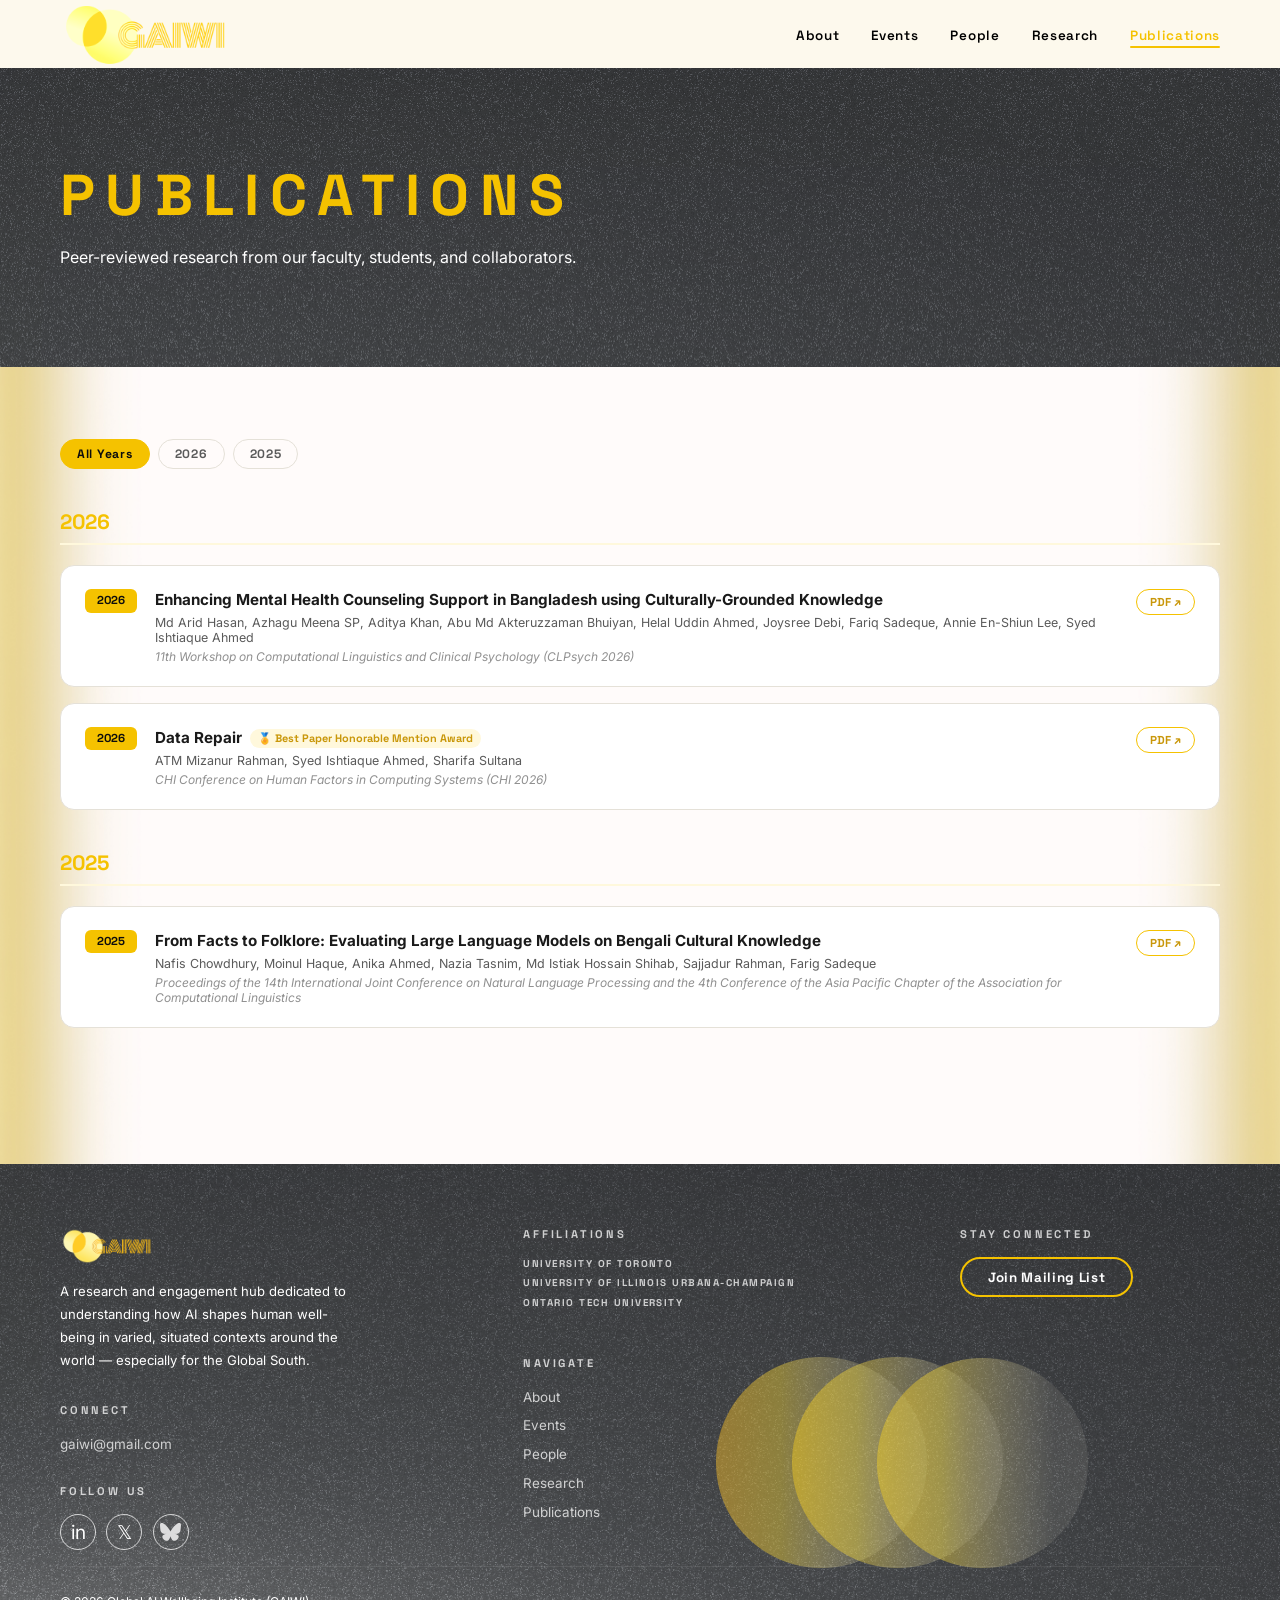
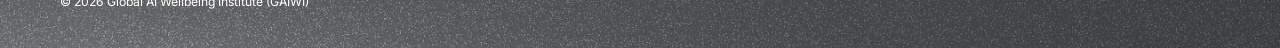
==== publications.html @ deda4d3d "first commit" ====
<!DOCTYPE html>
<html lang="en">
<head>
  <meta charset="UTF-8">
  <meta name="viewport" content="width=device-width, initial-scale=1.0">
  <title>Publications — GAIWI</title>
  <meta name="description" content="Peer-reviewed research publications from the Global AI Wellbeing Institute.">
  <link rel="icon" type="image/png" href="./images/design_up/Favicon.png">
  <link rel="preconnect" href="https://fonts.googleapis.com">
  <link rel="preconnect" href="https://fonts.gstatic.com" crossorigin>
  <link href="https://fonts.googleapis.com/css2?family=Space+Grotesk:wght@400;600;700;800&family=Inter:wght@400;500;600&display=swap" rel="stylesheet">
  <link rel="stylesheet" href="./css/style.css">
  <style>
    /*.page-hero-bg       { background-image: url('../banner.png') !important; }*/
    /*#site-footer::before { background-image: url('../Background.jpg') !important; }*/
    #publications-page { padding-top: 72px; padding-bottom: 96px; }
  </style>
</head>
<body class="full_page">

  <nav id="site-nav"></nav>

  <section id="page-hero">
    <div class="page-hero-bg"></div>
    <div class="container">
      <h1><span>Publications</span></h1>
      <p>Peer-reviewed research from our faculty, students, and collaborators.</p>
    </div>
  </section>

  <section id="publications-page">
    <div class="container">
      <div class="pub-filter-bar" id="filter-bar"></div>
      <div id="pub-groups"></div>
    </div>
  </section>

  <footer id="site-footer"></footer>

  <script src="./js/data.js"></script>
  <script src="js/news.js"></script>
  <script src="./js/components.js"></script>
  <script>
    renderNav('Publications', '');
    renderFooter('');

    const pubs = GAIWI_DATA.publications;

    // Group by year
    const byYear = {};
    pubs.forEach(p => {
      if (!byYear[p.year]) byYear[p.year] = [];
      byYear[p.year].push(p);
    });
    const years = Object.keys(byYear).sort((a, b) => b - a);

    // Filter buttons
    const bar = document.getElementById('filter-bar');
    bar.innerHTML =
      `<button class="filter-btn active" data-year="all">All Years</button>` +
      years.map(y => `<button class="filter-btn" data-year="${y}">${y}</button>`).join('');

    // Year groups
    document.getElementById('pub-groups').innerHTML = years.map(y => `
      <div class="pub-year-group" data-year="${y}">
        <div class="pub-year-group-label">${y}</div>
        <div class="pub-list">${byYear[y].map(pubItemHTML).join('')}</div>
      </div>
    `).join('');

    // Filter logic
    bar.addEventListener('click', e => {
      const btn = e.target.closest('.filter-btn');
      if (!btn) return;
      bar.querySelectorAll('.filter-btn').forEach(b => b.classList.remove('active'));
      btn.classList.add('active');
      const sel = btn.dataset.year;
      document.querySelectorAll('.pub-year-group').forEach(g => {
        g.dataset.hidden = (sel !== 'all' && g.dataset.year !== sel) ? 'true' : 'false';
      });
    });
  </script>

</body>
</html>
---- css/style.css ----
/* ============================================================
   GAIWI — Shared Styles
   Design tokens live at the top. Edit only tokens for rebranding.
   ============================================================ */

/* ── TOKENS ─────────────────────────────────────────────── */
:root {
  --gold:       #F5C200;
  --gold-dim:   #C9970A;
  --gold-pale:  #FFF8DC;
  --black:      #0D0D0D;
  --dark:       #161616;
  --dark-card:  #222222;
  --mid:        #3A3A3A;
  --light-bg:   #F9F7F2;
  --white:      #FFFFFF;
  --text:       #1A1A1A;
  --text-muted: #5A5A5A;
  --text-light: #909090;
  --border:     #E5E1D8;

  --radius-sm:  6px;
  --radius-md:  14px;
  --radius-lg:  24px;

  --font-display: 'Space Grotesk', sans-serif;
  --font-body:    'Inter', sans-serif;

  --max-w: 1160px;
  --section-gap: 96px;
}

/* ── RESET ───────────────────────────────────────────────── */
*, *::before, *::after { box-sizing: border-box; margin: 0; padding: 0; }
html { scroll-behavior: smooth; }
body {
  font-family: var(--font-body);
  color: var(--text);
  background: var(--white);
  -webkit-font-smoothing: antialiased;
}
.full_page{
    content: '';
    position: absolute;
    inset: 0;
    background-image: url('../images/design_up/Background.jpg');
    background-size: cover;
    background-position: center top;
    /*opacity: 0.12;*/
    z-index: 0;
}
img { display: block; max-width: 100%; }
a { color: inherit; text-decoration: none; }

/* ── TYPOGRAPHY ──────────────────────────────────────────── */
h1, h2, h3, h4, h5 { font-family: var(--font-display); font-weight: 700; line-height: 1.15; }
p { line-height: 1.75; }

.section-eyebrow {
  font-family: var(--font-display);
  font-size: 0.7rem;
  font-weight: 700;
  letter-spacing: 0.2em;
  text-transform: uppercase;
  color: var(--gold-dim);
  margin-bottom: 0.5rem;
}
.section-title {
  font-size: clamp(1.65rem, 3vw, 2.3rem);
  font-weight: 700;
  color: var(--text);
}

/* ── LAYOUT ──────────────────────────────────────────────── */
.container {
  width: 92%;
  max-width: var(--max-w);
  margin-inline: auto;
}
section { padding: var(--section-gap) 0; }
.section-header { margin-bottom: 3rem; }

/* ── NAV ─────────────────────────────────────────────────── */
#site-nav {
    /*background-color: #FFEDc3;*/
    /*background: linear-gradient(*/
    /*        to right,*/
    /*        rgba(251,247,232,0.88) 0%,*/
    /*        #FFEDc3 45%,*/
    /*        rgba(252,243,222, 0.99) 100%*/
    /*);*/
    background: linear-gradient(
            to top,
            #FDF9ED 100%,
            #FFF3CA 100%
    );
  position: fixed;
  top: 0; left: 0; right: 0;
  z-index: 200;
  transition: background 0.35s, backdrop-filter 0.35s, box-shadow 0.35s;
}

#site-nav.scrolled {
    background-color: #FFEDc3;
  /*background: rgba(252,243,223,1);*/
  backdrop-filter: blur(12px);
  -webkit-backdrop-filter: blur(12px);
  box-shadow: 0 1px 0 rgba(245,194,0,0.18);
}
.nav-inner {
  display: flex;
  align-items: center;
  justify-content: space-between;
  height: 68px;
}
.nav-logo {
  display: flex;
  align-items: center;
  flex-shrink: 0;
}
.nav-logo img {
  height: 65px;
  width: auto;
  /* logo PNG has black bg — mix-blend-mode makes black transparent */
  /*mix-blend-mode: screen;*/
  filter: brightness(1.15);
}
.nav-links {
  display: flex;
  list-style: none;
  gap: 2rem;
  align-items: center;
}
.nav-links a {
  font-family: var(--font-display);
  font-size: 0.84rem;
  font-weight: 600;
  letter-spacing: 0.05em;
  color: black;
  transition: color 0.2s;
  position: relative;
}
.nav-links a::after {
  content: '';
  position: absolute;
  left: 0; right: 0; bottom: -4px;
  height: 2px;
  background: var(--gold);
  border-radius: 2px;
  transform: scaleX(0);
  transition: transform 0.2s;
}
.nav-links a:hover { color: var(--gold); }
.nav-links a:hover::after,
.nav-links a.active::after { transform: scaleX(1); }
.nav-links a.active { color: var(--gold); }

/* Burger */
.nav-burger {
  display: none;
  flex-direction: column;
  gap: 5px;
  cursor: pointer;
  padding: 6px;
  background: none;
  border: none;
}
.nav-burger span {
  display: block;
  width: 24px; height: 2px;
  background: var(--white);
  border-radius: 2px;
  transition: 0.3s;
}

@media (max-width: 720px) {
  .nav-burger { display: flex; }
  .nav-links {
    position: fixed;
    top: 68px; left: 0; right: 0;
    background: rgba(13,13,13,0.98);
    flex-direction: column;
    gap: 0;
    padding: 0.5rem 0 1.5rem;
    transform: translateY(-120%);
    transition: transform 0.3s;
    backdrop-filter: blur(12px);
  }
  .nav-links.open { transform: translateY(0); }
  .nav-links a { display: block; padding: 0.9rem 1.5rem; font-size: 1rem; }
  .nav-links a::after { display: none; }
}

/* ── HERO ─────────────────────────────────────────────────── */
#hero {
    min-height: 80vh;
    position: relative;
    display: flex;
    align-items: center;
    overflow: hidden;
    padding: 100px 0 80px;   /* top padding clears the fixed nav */
    margin-top: 68px;
}

.hero-bg {
    position: absolute;
    inset: 0;
    background-image: url('../images/design_up/banner-hover.png');   /* path is relative to the CSS/HTML file */
    background-size: cover;
    background-position: center right;
    z-index: 0;
}

/* Dark gradient overlay so hero text stays readable over the photo */
.hero-bg::after {
    content: '';
    position: absolute;
    inset: 0;
    /*background: linear-gradient(*/
    /*        to right,*/
    /*        rgba(13,13,13,0.88) 0%,*/
    /*        rgba(13,13,13,0.70) 45%,*/
    /*        rgba(13,13,13,0.15) 100%*/
    /*);*/
}

.hero-content {
  position: relative;
  z-index: 2;
  max-width: 780px;
}

/* The gaiwi_title.png wordmark image */
.hero-title-img {
  width: 100%;
  max-width: 600px;
  height: auto;
  display: block;
  margin-bottom: 2rem;
  /*!* PNG has black bg — screen blend reveals just the gold lettering *!*/
  mix-blend-mode: screen;
  filter: brightness(1.9);
}

.hero-affiliations {
  display: flex;
  flex-wrap: wrap;
  gap: 0.4rem 0;
  margin-top: 0.5rem;
}
.hero-affil {
  font-family: var(--font-display);
  font-size: 0.78rem;
  font-weight: 500;
  letter-spacing: 0.08em;
  text-transform: uppercase;
  /*color: rgba(255,255,255,0.5);*/
    color: var(--gold);
  padding-right: 1.4rem;
  position: relative;
}
.hero-affil:not(:last-child)::after {
  content: "·";
  position: absolute;
  right: 0.55rem;
  color: var(--gold);
  opacity: 0.7;
}

/* ── ABOUT ───────────────────────────────────────────────── */
#about {
  /*background: var(--white);*/
  /* Subtle grain texture from Background.jpg strip at the edge */
}

.about-inner {
  display: grid;
  grid-template-columns: 1fr;
  gap: 4rem;
  align-items: start;
}
@media (max-width: 860px) {
  .about-inner { grid-template-columns: 1fr; gap: 2.5rem; }
}

.about-text p {
  color: var(--text-muted);
  font-size: 1.05rem;
  margin-bottom: 1.1rem;
    text-align: justify;
}
.about-text p:last-child { margin-bottom: 2rem; }

.focus-grid {
  display: grid;
  grid-template-columns: 1fr 1fr 1fr 1fr;
  gap: 1rem;
    padding: 10px;
}
@media (max-width: 520px) {
  .focus-grid { grid-template-columns: 1fr; }
}

.focus-card {
  background: var(--light-bg);
  border: 1px solid var(--border);
  border-radius: var(--radius-md);
  padding: 1.4rem 1.25rem;
  transition: border-color 0.25s, box-shadow 0.25s, transform 0.25s;
  position: relative;
  overflow: hidden;
}
.focus-card::before {
  content: '';
  position: absolute;
  top: 0; left: 0; right: 0;
  height: 3px;
  background: var(--gold);
  transform: scaleX(0);
  transform-origin: left;
  transition: transform 0.3s;
}
.focus-card:hover { border-color: var(--gold); transform: translateY(-3px); box-shadow: 0 6px 24px rgba(245,194,0,0.1); }
.focus-card:hover::before { transform: scaleX(1); }
.focus-icon { font-size: 1.6rem; margin-bottom: 0.6rem; }
.focus-card h3 { font-size: 0.9rem; font-weight: 700; margin-bottom: 0.4rem; }
.focus-card p { font-size: 0.8rem; color: var(--text-muted); line-height: 1.6; }

/* ── EVENTS ──────────────────────────────────────────────── */
#events {
  /*background: var(--dark);*/
  position: relative;
  overflow: hidden;
}



/* Background.jpg as dark texture */
#events::before {
  content: '';
  position: absolute;
  inset: 0;
  /*background-image: url('../Background.jpg');*/
  /*background-size: cover;*/
  /*background-position: center top;*/
  opacity: 0.25;
  z-index: 0;
}
#events .container { position: relative; z-index: 1; }
#events .section-eyebrow { color: var(--gold); }
#events .section-title { color: var(--black); }

.events-grid {
  display: grid;
  grid-template-columns: repeat(auto-fill, minmax(300px, 1fr));
  gap: 1.5rem;
}
.event-card {
  background: rgba(255,255,255,0.05);
  /*border: 1px solid rgba(255,255,255,0.1);*/
  /*border-radius: var(--radius-md);*/
    border: 1px solid var(--border);
    border-radius: var(--radius-md);
  overflow: hidden;
  transition: border-color 0.25s, box-shadow 0.25s, transform 0.25s;
  backdrop-filter: blur(4px);
    border-bottom: 6px solid var(--gold);
}
.event-card:hover {
  border-color: var(--gold);
  box-shadow: 0 8px 32px rgba(245,194,0,0.12);
  transform: translateY(-4px);
}
.event-thumb {
  width: 100%;
  aspect-ratio: 16/9;
  position: relative;
  overflow: hidden;
    box-shadow: 0px 3px 15px 0px rgba(0,0,0,0.35);
}
.event-thumb-placeholder {
  width: 100%;
  height: 100%;
  background: linear-gradient(135deg, #1a1a1a 0%, #2e2e2e 100%);
  display: flex;
  align-items: center;
  justify-content: center;
  /* Use banner as fallback event image */
  /*background-image: url('../banner.png');*/
  background-size: cover;
  background-position: center;

}
.event-thumb img { width: 100%; height: 100%; object-fit: cover; }
.event-badge {
  position: absolute;
  top: 10px; left: 10px;
  background: var(--gold);
  color: var(--black);
  font-family: var(--font-display);
  font-size: 0.62rem;
  font-weight: 800;
  letter-spacing: 0.12em;
  text-transform: uppercase;
  padding: 3px 9px;
  border-radius: 20px;

}
.event-body { padding: 1.2rem 1.25rem 1.4rem; }
.event-date { font-size: 0.72rem; font-weight: 700; color: var(--gold); font-family: var(--font-display); margin-bottom: 0.4rem; letter-spacing: 0.05em; }
.event-title { font-size: 0.95rem; font-weight: 700; color: var(--black); margin-bottom: 0.3rem; line-height: 1.35; }
.event-desc { font-size: 0.8rem; color: var(--black); }

/* ── PEOPLE PREVIEW ──────────────────────────────────────── */
#people-preview {
    /*background: var(--white); */
}

.people-grid {
  display: grid;
  grid-template-columns: repeat(auto-fill, minmax(200px, 1fr));
  gap: 1rem;
}
.person-card {
  border: 1px solid var(--border);
  border-radius: var(--radius-md);
    background: var(--white);
  overflow: hidden;
  text-align: center;
  transition: box-shadow 0.25s, transform 0.25s, border-color 0.25s;
}
.person-card:hover {
  box-shadow: 0 8px 32px rgba(0,0,0,0.09);
  transform: translateY(-4px);
  border-color: var(--gold);
}
.person-photo {
  aspect-ratio: 1/1;
  background: linear-gradient(135deg, #242424 0%, #3a3a3a 100%);
  display: flex;
  align-items: center;
  justify-content: center;
  font-size: 3rem;
  color: rgba(255,255,255,0.12);
  overflow: hidden;
}
.person-photo img { width: 100%; height: 100%; object-fit: cover; }
.person-photo .placeholder-initials {
  font-family: var(--font-display);
  font-size: 2rem;
  font-weight: 700;
  color: rgba(245,194,0,0.35);
}
.person-info-name { padding: 0.25rem 0.25rem 0.25rem; }
.person-info { padding: 0.15rem 0.9rem 1.2rem; }
.person-name { font-size: 0.93rem; font-weight: 700; margin-bottom: 0.3rem; line-height: 1.25; }
.person-title { font-size: 0.74rem; color: var(--text-muted); line-height: 1.5; margin-bottom: 0.3rem; }
.person-institution { font-size: 0.68rem; color: var(--gold-dim); font-weight: 700; font-family: var(--font-display); letter-spacing: 0.04em; margin-bottom: 0.8rem; }
.person-links { display: flex; justify-content: center; gap: 0.45rem; flex-wrap: wrap; }
.person-links a {
  font-size: 0.66rem;
  font-weight: 700;
  font-family: var(--font-display);
  color: var(--gold);
  border: 1.5px solid var(--border);
  padding: 2px 9px;
  border-radius: 20px;
  transition: border-color 0.2s, color 0.2s;
}
.person-links a:hover { color: var(--gold-dim); border-color: var(--gold); }

/* People page section labels */
.people-section-label {
  font-family: var(--font-display);
  font-size: 0.72rem;
  font-weight: 800;
  letter-spacing: 0.18em;
  text-transform: uppercase;
  color: var(--text-light);
  border-bottom: 1px solid var(--border);
  padding-bottom: 0.6rem;
  margin-bottom: 1.75rem;
  margin-top: 3rem;
}
.people-section-label:first-of-type { margin-top: 0; }

/* ── RESEARCH ────────────────────────────────────────────── */
#research {
    /*background: var(--light-bg); */
    /*border-top: 1px solid var(--border);*/
    /*border-bottom: 1px solid var(--border);*/
}

.research-grid {
  display: grid;
  grid-template-columns: repeat(auto-fill, minmax(320px, 1fr));
  gap: 1.75rem;
}
.research-card {
  background: var(--white);
  border: 1px solid var(--border);
  border-radius: var(--radius-md);
  overflow: hidden;
  transition: box-shadow 0.25s, transform 0.25s;
}
.research-card:hover { box-shadow: 0 8px 32px rgba(0,0,0,0.09); transform: translateY(-4px); }
.research-img {
  aspect-ratio: 16/9;
  background: linear-gradient(135deg, #1a1a1a 0%, #333 100%);
  display: flex;
  align-items: center;
  justify-content: center;
  font-size: 2.5rem;
}
.research-img img { width: 100%; height: 100%; object-fit: cover; }
.research-body { padding: 1.5rem; }
.research-body h3 { font-size: 1.05rem; font-weight: 700; margin-bottom: 0.6rem; }
.research-body p { font-size: 0.875rem; color: var(--text-muted); line-height: 1.7; margin-bottom: 0.85rem; }
.research-investigators { font-size: 0.75rem; color: var(--gold-dim); font-weight: 700; font-family: var(--font-display); }

/* ── PUBLICATIONS ────────────────────────────────────────── */
#publications-preview {
    /*background: var(--white);*/
}

.pub-list { display: flex; flex-direction: column; gap: 1rem; }
.pub-item {
  background: var(--white);
  border: 1px solid var(--border);
  border-radius: var(--radius-md);
  padding: 1.4rem 1.5rem;
  display: grid;
  grid-template-columns: 52px 1fr auto;
  gap: 1.1rem;
  align-items: start;
  transition: border-color 0.25s, box-shadow 0.25s;
}
.pub-item:hover { border-color: var(--gold); box-shadow: 0 4px 20px rgba(245,194,0,0.1); }
.pub-year {
  font-family: var(--font-display);
  font-size: 0.72rem;
  font-weight: 800;
  background: var(--gold);
  color: var(--black);
  border-radius: var(--radius-sm);
  text-align: center;
  padding: 5px 4px;
  line-height: 1.2;
  align-self: start;
}
.pub-title { font-size: 0.95rem; font-weight: 700; margin-bottom: 0.3rem; line-height: 1.4; }
.pub-award {
  display: inline-flex;
  align-items: center;
  gap: 3px;
  font-size: 0.68rem;
  font-weight: 700;
  color: var(--gold-dim);
  font-family: var(--font-display);
  background: var(--gold-pale);
  border-radius: 20px;
  padding: 2px 8px;
  margin-left: 0.5rem;
  vertical-align: middle;
  white-space: nowrap;
}
.pub-authors { font-size: 0.78rem; color: var(--text-muted); margin-bottom: 0.25rem; }
.pub-venue { font-size: 0.75rem; color: var(--text-light); font-style: italic; }
.pub-pdf {
  display: inline-flex;
  align-items: center;
  gap: 5px;
  font-family: var(--font-display);
  font-size: 0.72rem;
  font-weight: 700;
  color: var(--gold-dim);
  border: 1.5px solid var(--gold);
  border-radius: 20px;
  padding: 5px 13px;
  white-space: nowrap;
  transition: background 0.2s, color 0.2s;
  flex-shrink: 0;
}
.pub-pdf:hover { background: var(--gold); color: var(--black); }

@media (max-width: 600px) {
  .pub-item { grid-template-columns: 52px 1fr; }
  .pub-pdf { grid-column: 2; margin-top: 0.5rem; width: fit-content; }
}

/* ── BUTTONS ─────────────────────────────────────────────── */
.btn-outline {
  display: inline-flex;
  align-items: center;
  gap: 8px;
  font-family: var(--font-display);
  font-size: 0.82rem;
  font-weight: 700;
  letter-spacing: 0.05em;
  border: 2px solid var(--gold);
  color: var(--text);
  padding: 0.6rem 1.6rem;
  border-radius: 40px;
  transition: background 0.2s, color 0.2s;
}
.btn-outline:hover { background: var(--gold); color: var(--black); }
.btn-outline-inv {
  border-color: var(--gold);
  color: var(--white);
}
.btn-outline-inv:hover { background: var(--gold); color: var(--black); }

.view-all-wrap { margin-top: 2.5rem; text-align: center; }

/* ── FOOTER ──────────────────────────────────────────────── */
/*#site-footer {*/
/*  background: #4D4D4D;*/
/*  color: rgba(255,255,255,0.85);*/
/*  padding: 64px 0 36px;*/
/*  position: relative;*/
/*  overflow: hidden;*/
/*}*/

#site-footer {
    padding: 64px 0 36px 0;
    /*background: #4D4D4D;*/
    background-image: url("../images/design_up/banner-bg.png");
    position: relative;
    /*inset: 0;*/
    background-size: cover;
    background-repeat: no-repeat;
    background-position: center;
    /*z-index: 0;*/
}

#site-footer::before {
  content: '';
  position: absolute;
  inset: 0;
    margin-right: 15%;
    margin-bottom: 4%;
  background-image: url('../images/design_up/Footer.png');
  background-size: auto;
    background-repeat: no-repeat;
  background-position: bottom right;
  opacity: 0.9;
}
#site-footer .container { position: relative; z-index: 1; }

.footer-grid {
  display: grid;
  grid-template-columns: 1.6fr 1.5fr 1fr;
  gap: 3rem;
  margin-bottom: 1rem;
}
.footer-logo {
  display: flex;
  align-items: center;
  margin-bottom: 1rem;
}
.footer-logo img {
  height: 36px;
  width: auto;
  mix-blend-mode: screen;
  filter: brightness(1.05);
}

.footer-brand h4{
    margin-top: 2rem;
    font-family: var(--font-display);
    font-size: 0.7rem;
    font-weight: 800;
    letter-spacing: 0.25em;
    text-transform: uppercase;
    color: rgba(255,255,255,0.75);
    margin-bottom: 1rem;
}

.footer-brand ul { list-style: none; display: flex; flex-direction: column; gap: 0.55rem; }
.footer-brand ul a { font-size: 0.84rem; color: rgba(255,255,255,0.75); transition: color 0.2s; }
.footer-brand ul a:hover { color: var(--gold); }

.footer-brand p { font-size: 0.82rem; line-height: 1.75; max-width: 300px; color:white;}
.footer-col h4 {
  font-family: var(--font-display);
  font-size: 0.7rem;
  font-weight: 800;
  letter-spacing: 0.25em;
  text-transform: uppercase;
  color: rgba(255,255,255,0.75);
  margin-bottom: 1rem;
}
.footer-col ul { list-style: none; display: flex; flex-direction: column; gap: 0.55rem; }
.footer-col ul a { font-size: 0.84rem; color: rgba(255,255,255,0.75); transition: color 0.2s; }
.footer-col ul a:hover { color: var(--gold); }
.footer-social { display: flex; gap: 0.65rem; margin-top: 1rem; }
.footer-social a {
  width: 36px; height: 36px;
  border: 1px solid rgba(255,255,255,0.75);
  border-radius: 50%;
  display: flex; align-items: center; justify-content: center;
  font-size: 1.2rem;
  color: rgba(255,255,255,1);
  transition: border-color 0.2s, color 0.2s, background 0.2s;
}
.footer-social a:hover { border-color: var(--gold); color: var(--gold); background: rgba(245,194,0,0.06); }
.footer-bottom {
  border-top: 1px solid rgba(255,255,255,0.07);
  padding-top: 1.5rem;
  display: flex;
  align-items: center;
  justify-content: space-between;
  flex-wrap: wrap;
  gap: 0.75rem;
  font-size: 0.76rem;
    color: white;
}
.footer-affils {
    display: flex;
    flex-wrap: wrap;
    gap: 0.4rem 1.2rem;
    font-size: 0.62rem;
    font-family: var(--font-display);
    font-weight: 700;
    letter-spacing: 0.15em;
    text-transform: uppercase;
    color: rgba(255,255,255,0.75);
}

/*.footer-brand h4{*/
/*    margin-top: 3rem;*/
/*    font-family: var(--font-display);*/
/*    font-size: 0.7rem;*/
/*    font-weight: 800;*/
/*    letter-spacing: 0.25em;*/
/*    text-transform: uppercase;*/
/*    color: rgba(255,255,255,0.75);*/
/*    margin-bottom: 1rem;*/
/*}*/

@media (max-width: 760px) {
  .footer-grid { grid-template-columns: 1fr; gap: 2rem; }
  .footer-bottom { flex-direction: column; align-items: flex-start; }
}

/* ── INNER PAGE HERO ─────────────────────────────────────── */

#page-hero{
    align-content: center;
    /*min-height: 80vh;*/
    position: relative;
    display: flex;
    background-image: url('../images/design_up/banner-bg.png');
    overflow: hidden;
    /*background-repeat: no-repeat;*/
    /*opacity: 1;*/
    /*padding: 100px 0 80px;   !* top padding clears the fixed nav *!*/
    margin-top: 68px;
    color: white;

}
.page-hero-bg {
    position: absolute;
    inset: 0;
    background-image: url('../images/design_up/banner.png');   /* path is relative to the CSS/HTML file */
    background-size: cover;
    background-repeat: no-repeat;
    background-position: center right;
    z-index: 0;
    /*opacity: 0.99;*/
}
#page-hero .container h1 {
    font-family: var(--font-display);
    font-weight: 800;
    letter-spacing: 0.18em;
    text-transform: uppercase;
}

#page-hero .container h1 span{
    color: var(--gold);
}


#page-hero-bg::after {
  content: '';
  position: absolute;
  inset: 0;
  background: linear-gradient(to right, rgba(13,13,13,0.9) 0%, rgba(13,13,13,0.5) 100%);
}
#page-hero .container { position: relative; z-index: 2; }
#page-hero h1 { font-size: clamp(2rem, 5vw, 3.6rem); color: var(--white); line-height: 1.1; }
#page-hero h1 span { color: var(--gold); }
#page-hero .container p { color: var(--white); max-width: 560px; margin-top: 1rem; font-size: 1rem; }

/* Inner pages fix banner path */
/*.page-hero-bg.inner { background-image: url('../banner.png'); }*/

/* ── PUBLICATIONS PAGE EXTRAS ────────────────────────────── */
.pub-filter-bar { display: flex; flex-wrap: wrap; gap: 0.5rem; margin-bottom: 2.5rem; }
.filter-btn {
  font-family: var(--font-display);
  font-size: 0.76rem;
  font-weight: 700;
  letter-spacing: 0.06em;
  padding: 6px 16px;
  border-radius: 40px;
  border: 1.5px solid var(--border);
  background: transparent;
  color: var(--text-muted);
  cursor: pointer;
  transition: border-color 0.2s, background 0.2s, color 0.2s;
}
.filter-btn:hover { border-color: var(--gold-dim); color: var(--text); }
.filter-btn.active { background: var(--gold); border-color: var(--gold); color: var(--black); }
.pub-year-group { margin-bottom: 2.5rem; }
.pub-year-group[data-hidden="true"] { display: none; }
.pub-year-group-label {
  font-family: var(--font-display);
  font-size: 1.3rem;
  font-weight: 800;
  color: var(--gold);
  margin-bottom: 1.25rem;
  border-bottom: 2px solid var(--gold-pale);
  padding-bottom: 0.5rem;
}

/* ── UTILITY ─────────────────────────────────────────────── */
.sr-only { position: absolute; width: 1px; height: 1px; padding: 0; margin: -1px; overflow: hidden; clip: rect(0,0,0,0); white-space: nowrap; border: 0; }

@media (prefers-reduced-motion: reduce) {
  * { transition-duration: 0.01ms !important; animation-duration: 0.01ms !important; }
}




#news {
    /*background: var(--white, #fff);*/
    border-bottom: 1px solid var(--border, #E5E1D8);
    padding: 64px 0;
}
.news-scroll-wrap {
    overflow: hidden;
    position: relative;
    -webkit-mask-image: linear-gradient(to right, transparent 0, #000 40px, #000 calc(100% - 40px), transparent 100%);
    mask-image: linear-gradient(to right, transparent 0, #000 40px, #000 calc(100% - 40px), transparent 100%);
}
.news-track {
    display: flex;
    gap: 1.25rem;
    width: max-content;
}
.news-card {
    flex: 0 0 var(--news-card-w, 300px);
    /*background: var(--light-bg, #F9F7F2);*/
    border: 1px solid var(--border, #E5E1D8);
    border-radius: var(--radius-md, 14px);
    padding: 1.5rem;
    transition: border-color 0.25s, box-shadow 0.25s;
}
.news-card:hover {
    border-color: var(--gold, #F5C200);
    box-shadow: 0 6px 24px rgba(245,194,0,0.12);
}
.news-tag {
    display: inline-block;
    font-family: var(--font-display, sans-serif);
    font-size: 0.65rem;
    font-weight: 800;
    letter-spacing: 0.1em;
    text-transform: uppercase;
    background: var(--gold, #F5C200);
    color: var(--black, #0D0D0D);
    padding: 3px 10px;
    border-radius: 20px;
    margin-bottom: 0.75rem;
}
.news-date {
    font-family: var(--font-display, sans-serif);
    font-size: 0.72rem;
    font-weight: 700;
    color: var(--gold-dim, #C9970A);
    margin-bottom: 0.5rem;
    letter-spacing: 0.04em;
}
.news-title {
    font-size: 0.95rem;
    font-weight: 700;
    line-height: 1.4;
    margin-bottom: 0.5rem;
}
.news-desc {
    font-size: 0.82rem;
    color: var(--text-muted, #5A5A5A);
    line-height: 1.6;
}
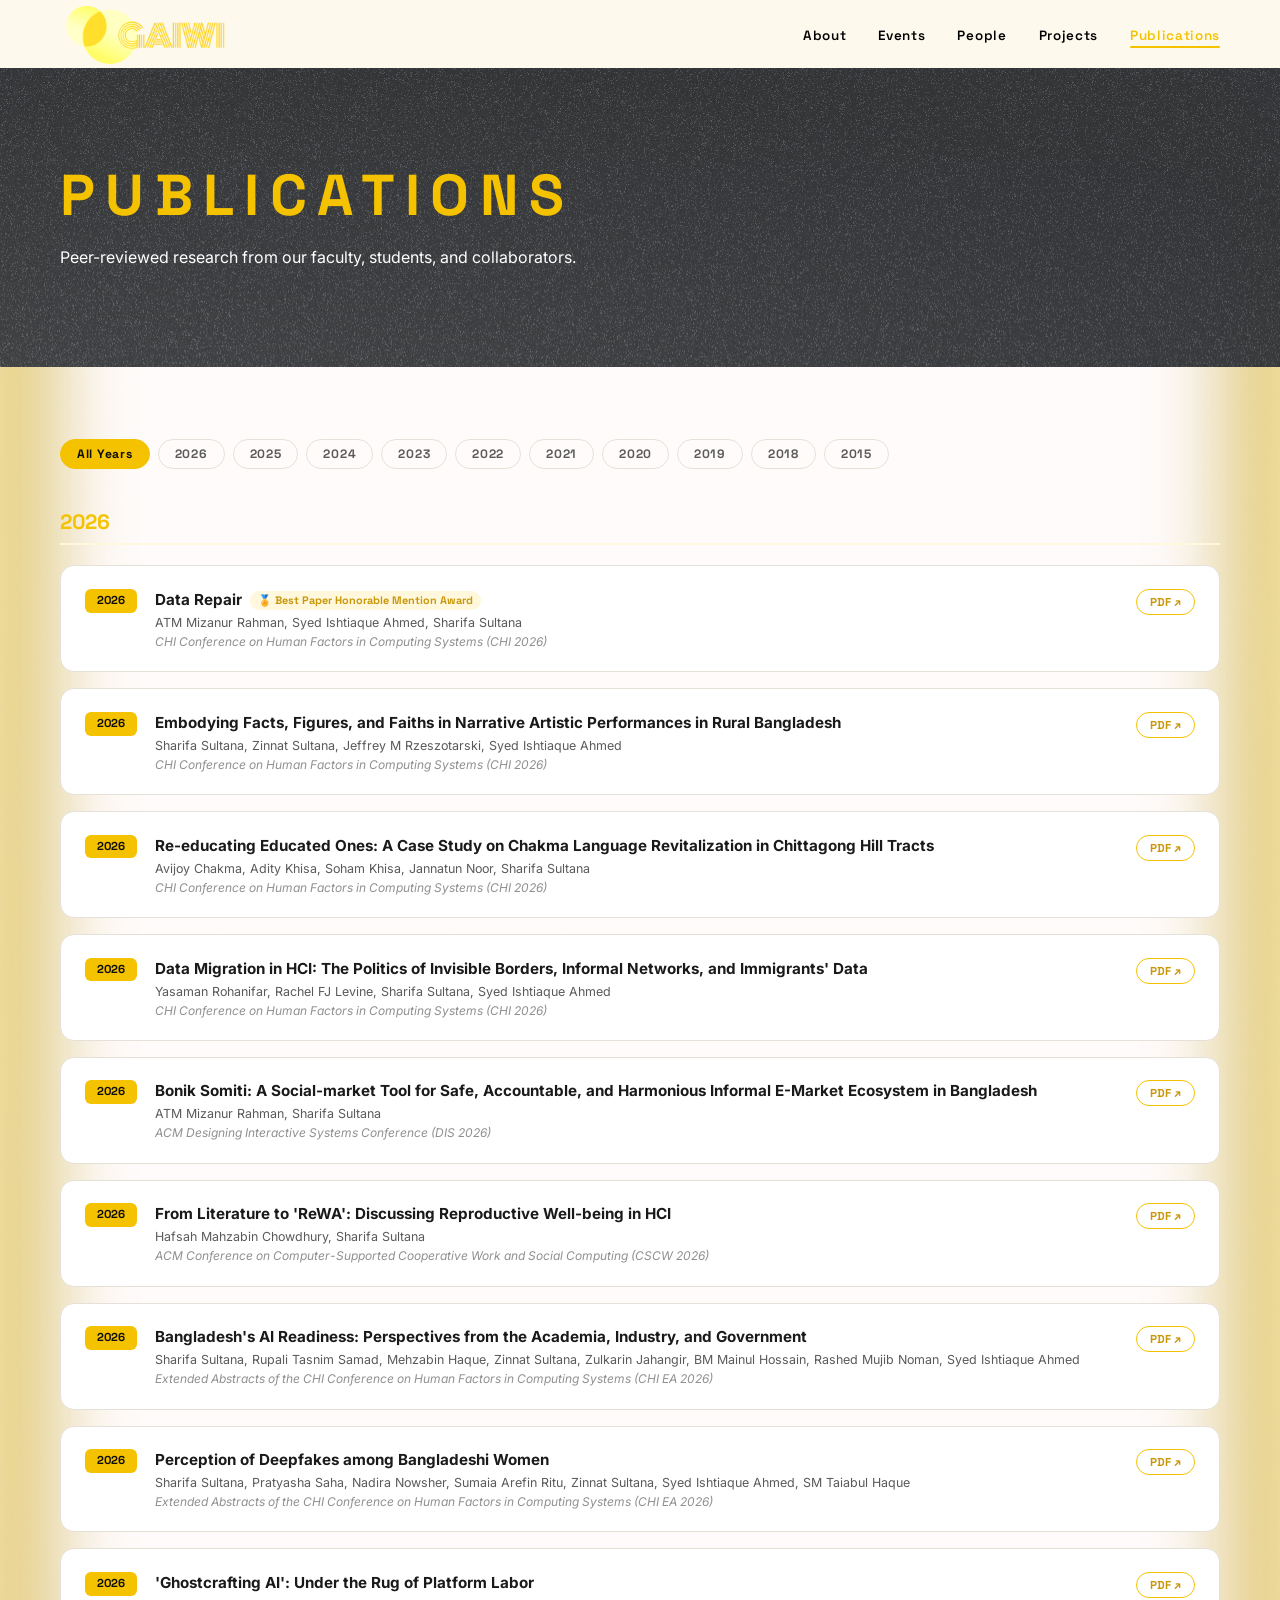
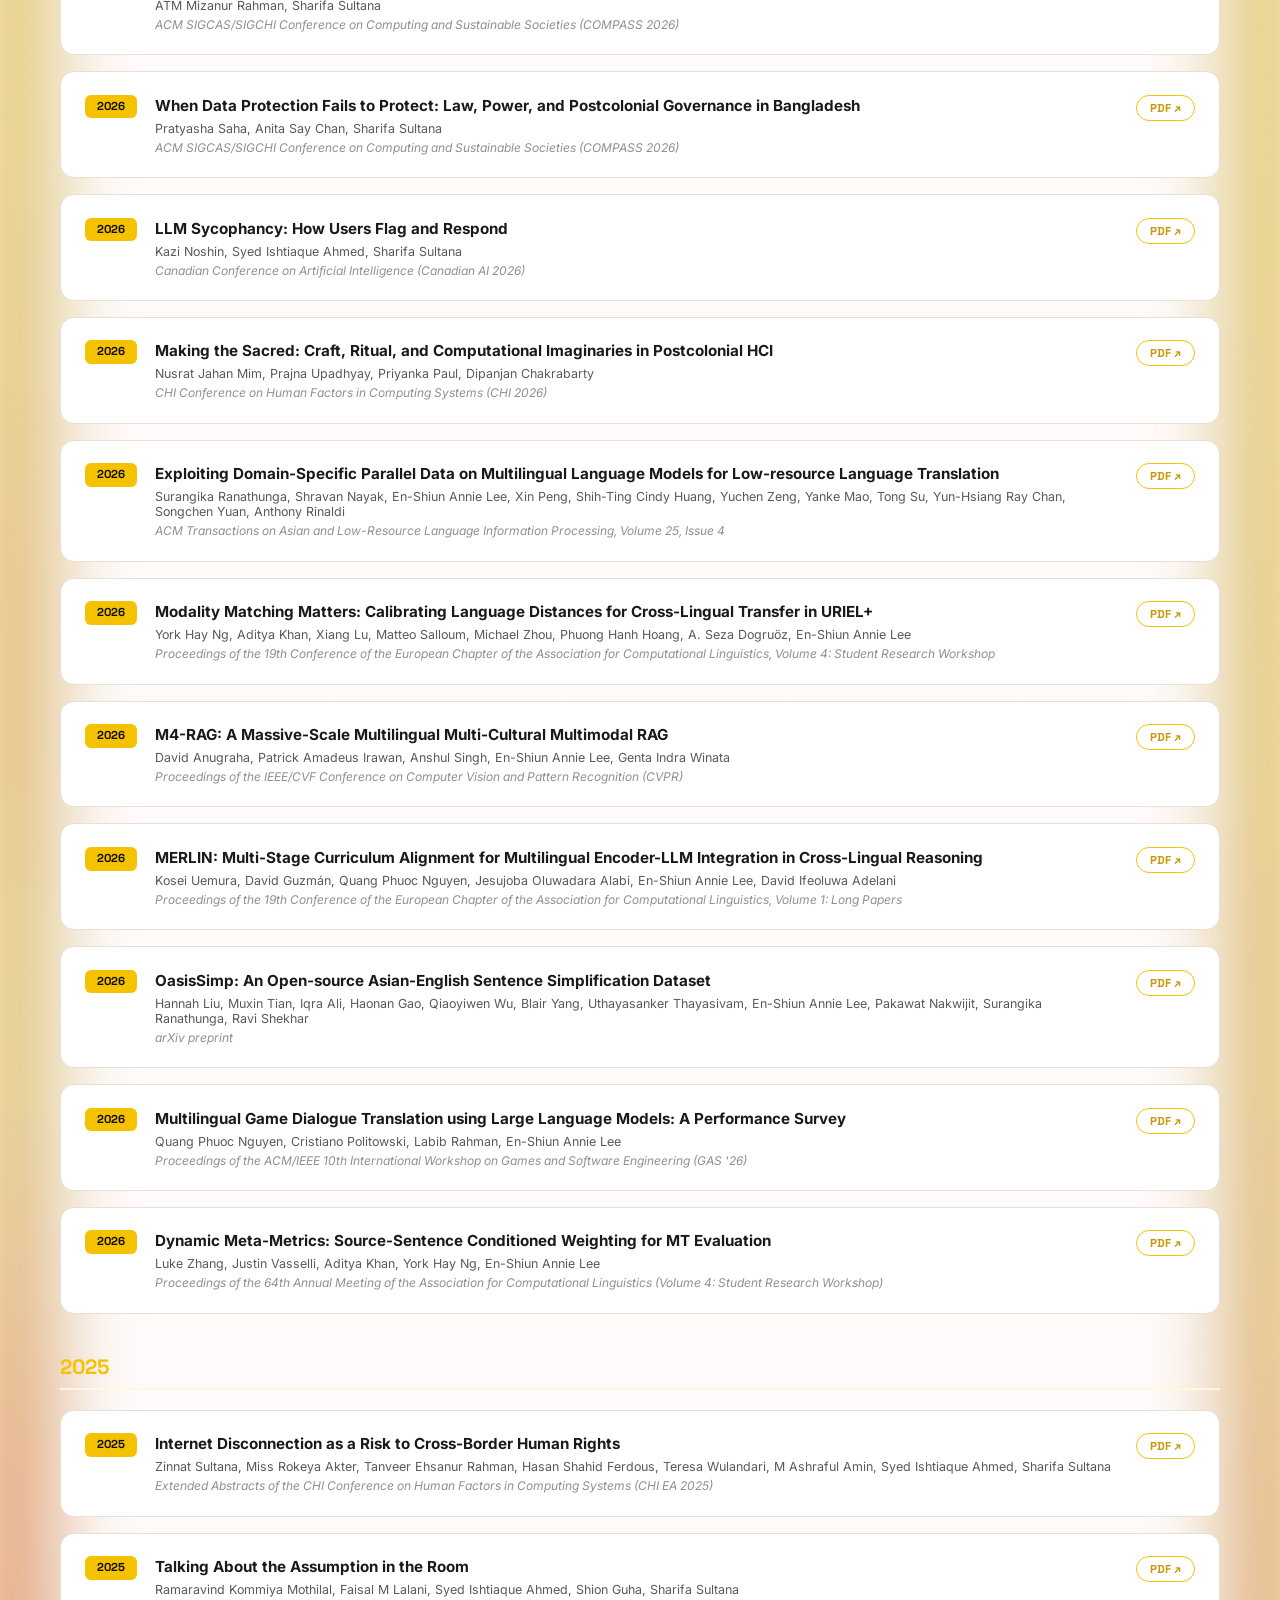
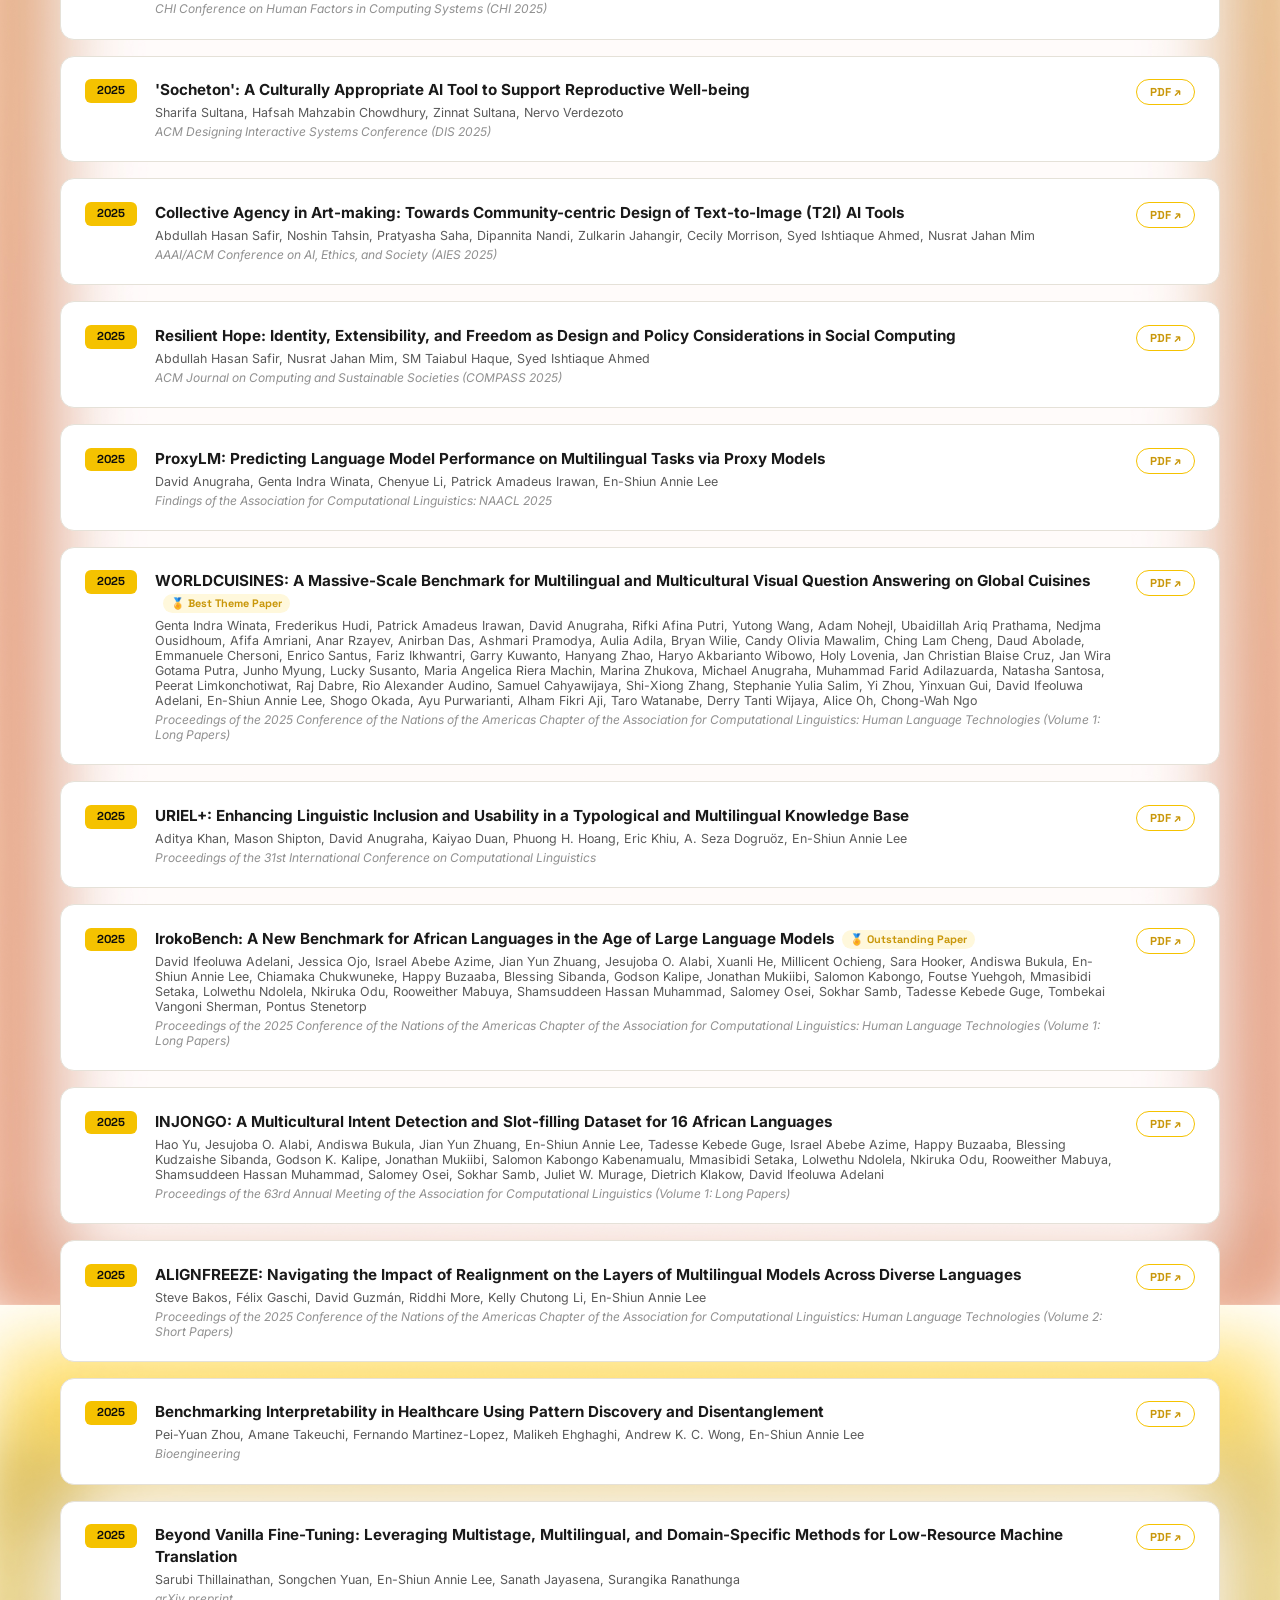
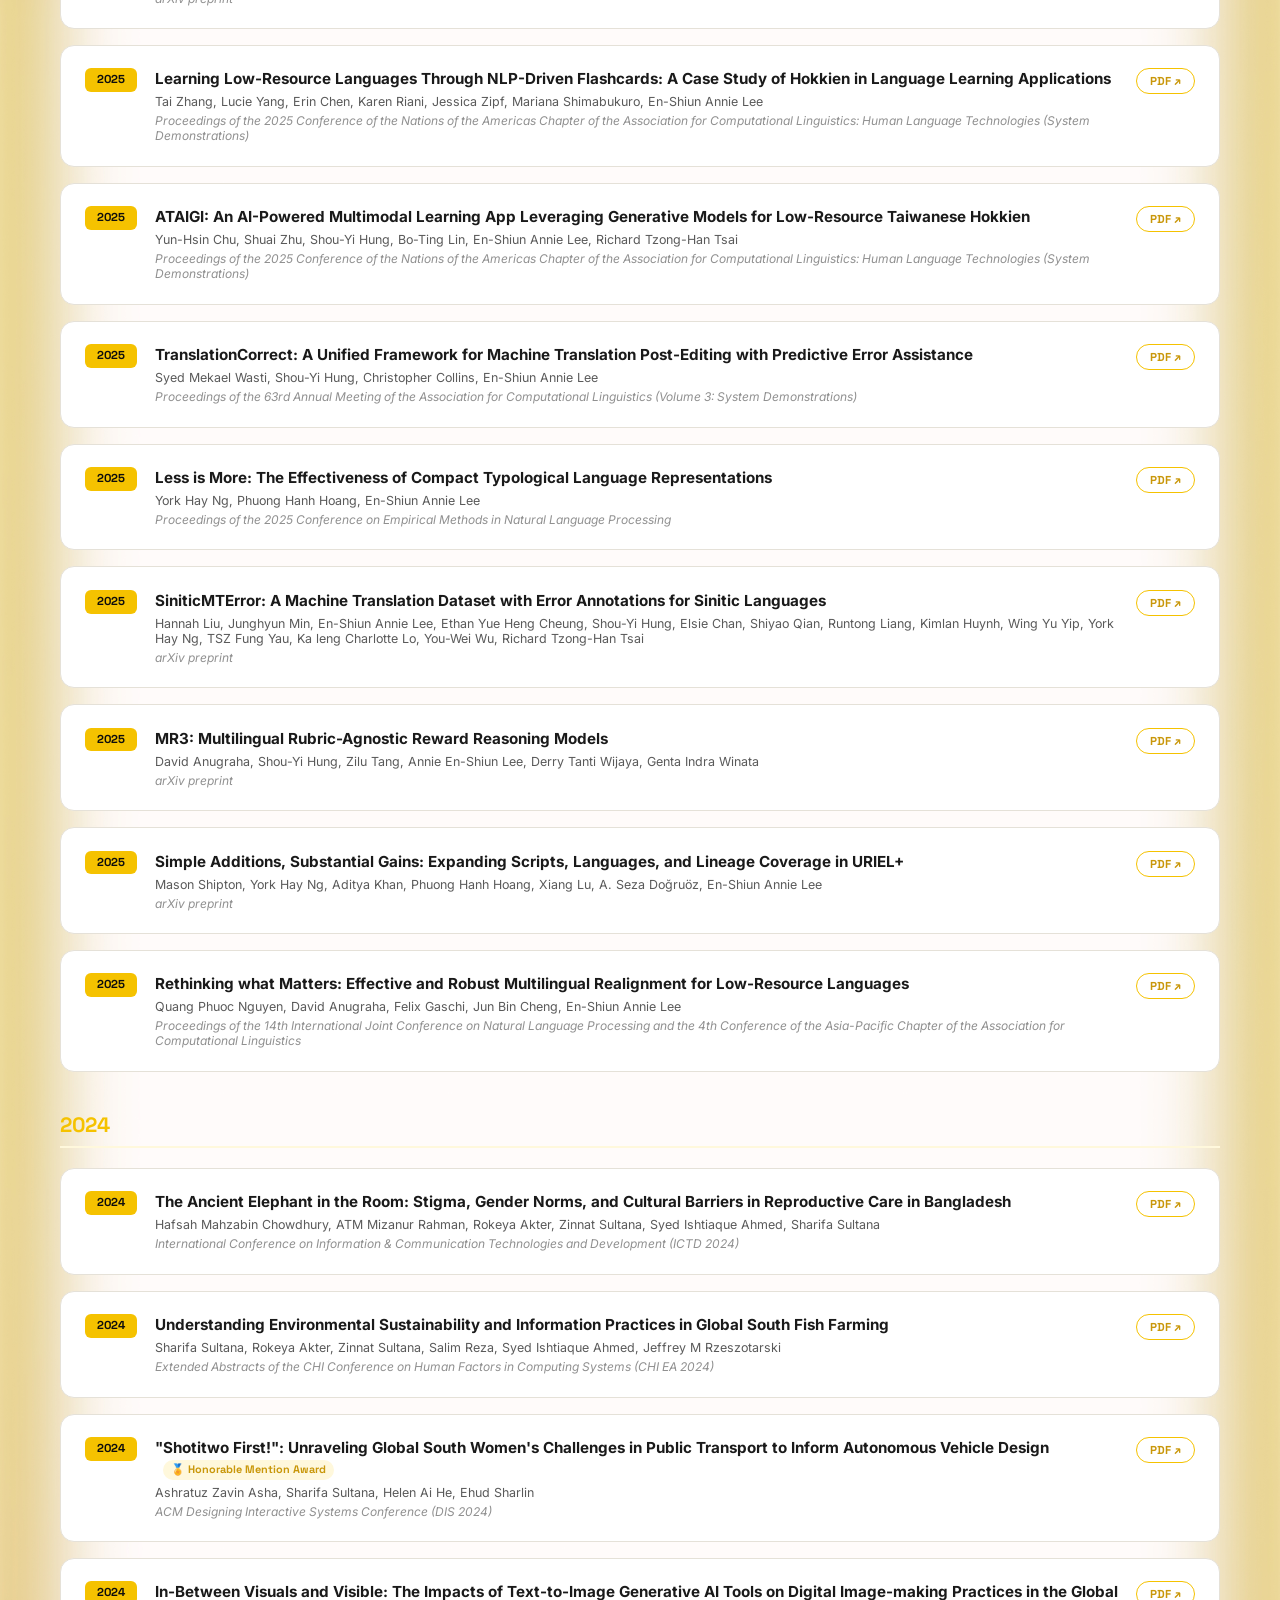
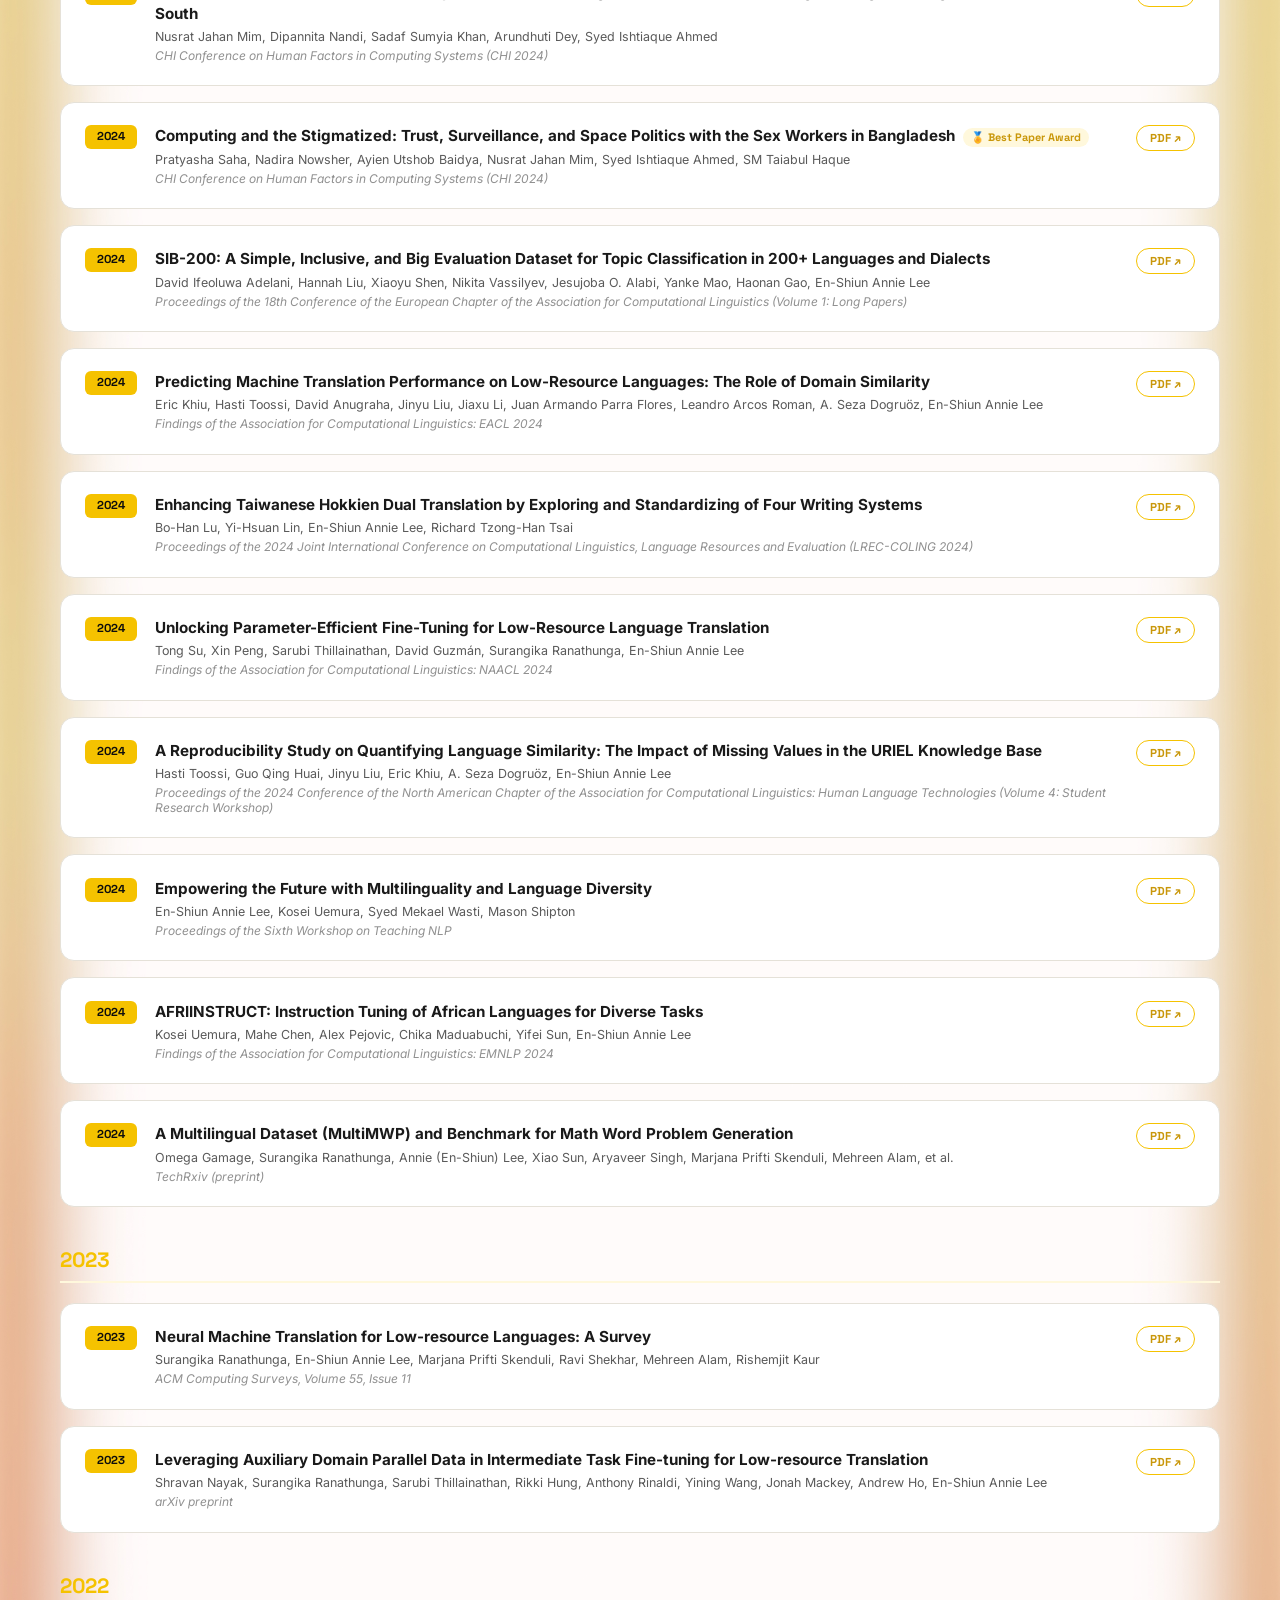
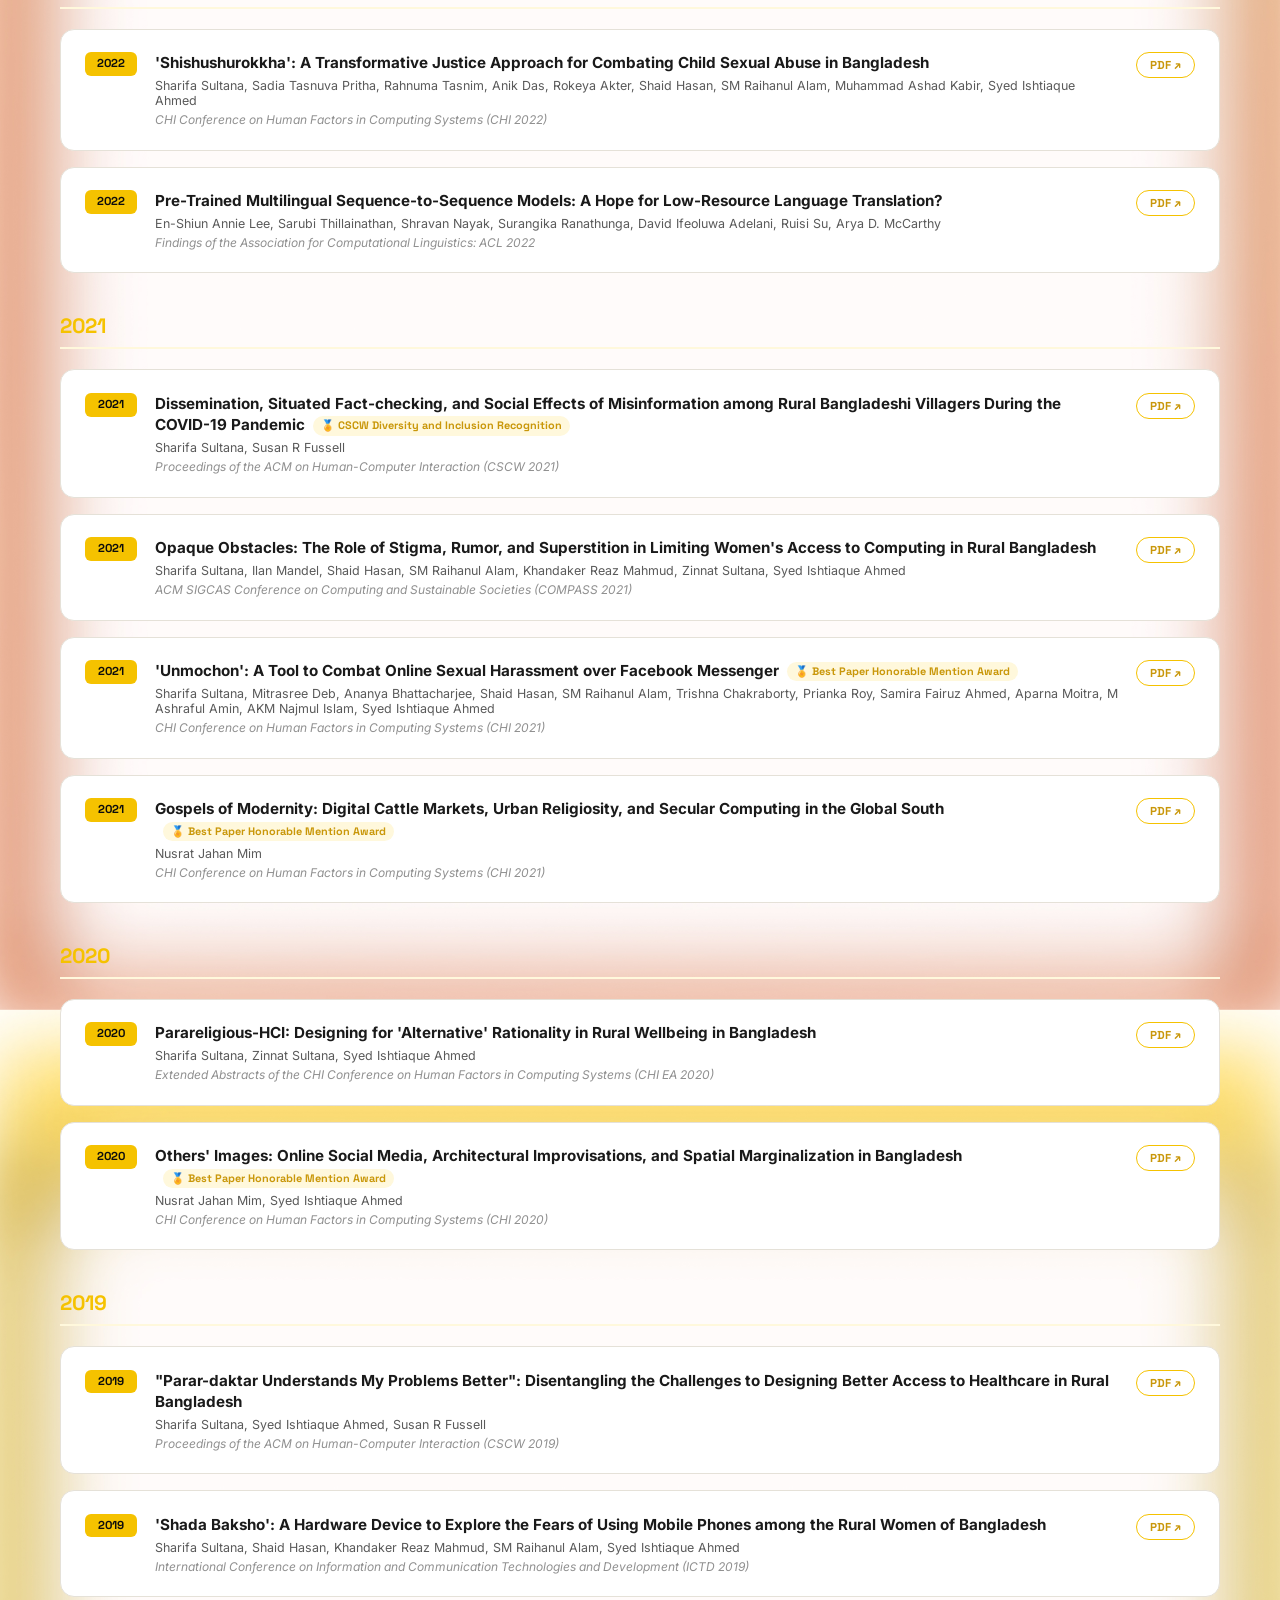
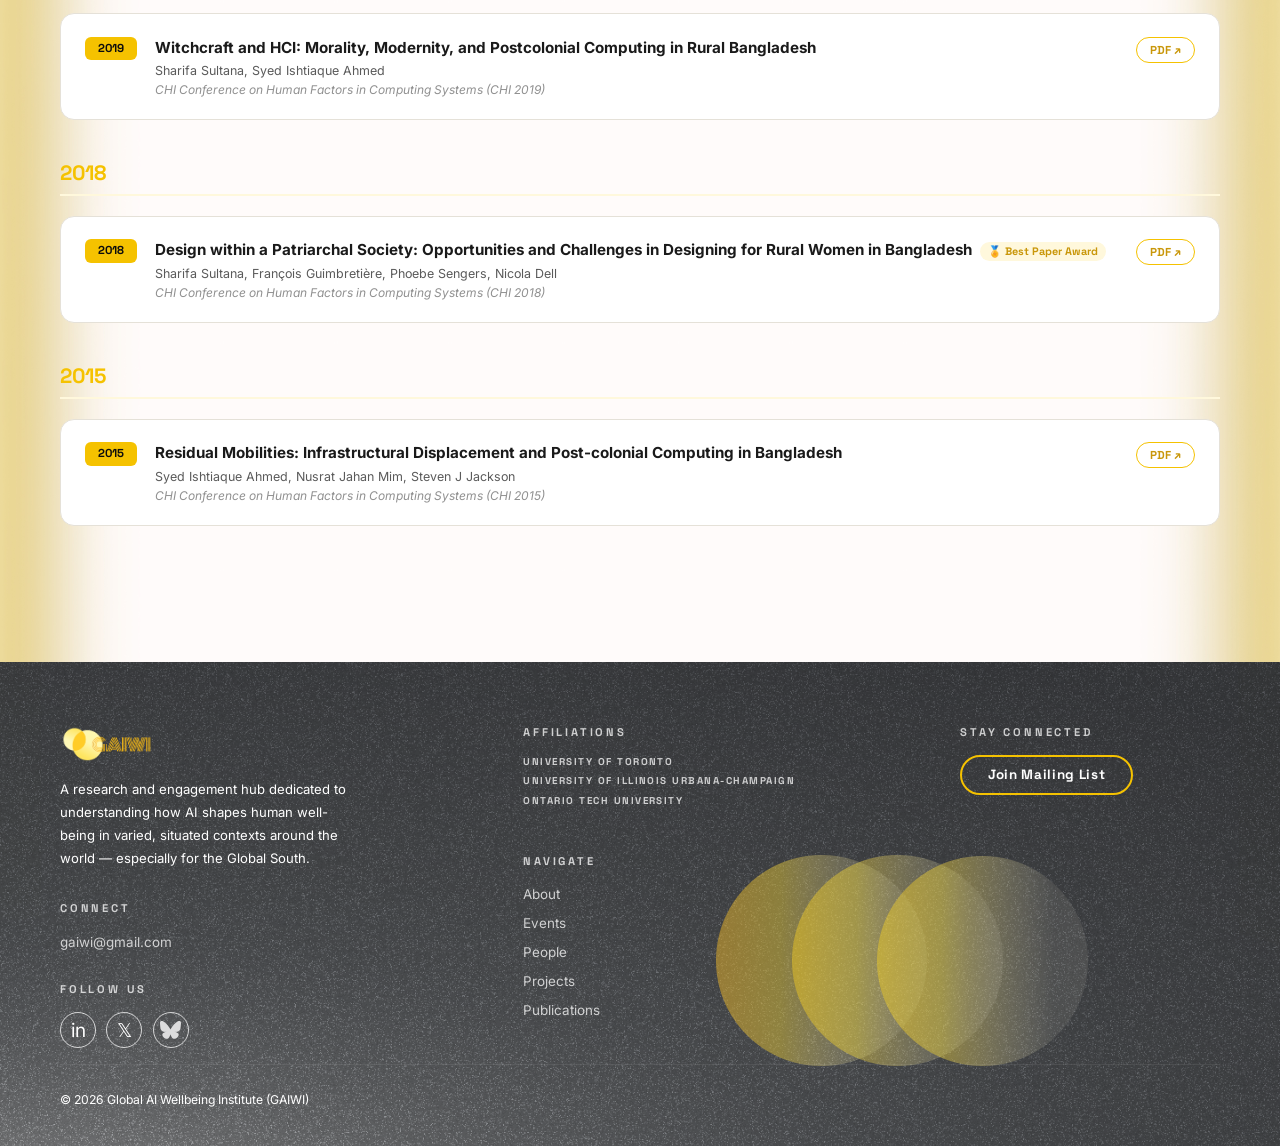
==== commit 0334cb17: "update website" ====
--- a/publications.html
+++ b/publications.html
@@ -44,40 +44,83 @@
     renderNav('Publications', '');
     renderFooter('');
 
-    const pubs = GAIWI_DATA.publications;
+    // const pubs = GAIWI_DATA.publications;
+    // const byYear = {};
 
-    // Group by year
-    const byYear = {};
-    pubs.forEach(p => {
-      if (!byYear[p.year]) byYear[p.year] = [];
-      byYear[p.year].push(p);
-    });
-    const years = Object.keys(byYear).sort((a, b) => b - a);
+    // loadPublicationData().then(pubs => pubs.forEach(p => {
+    //     if (!byYear[parseInt(p.year)]) byYear[parseInt(p.year)] = [];
+    //         byYear[parseInt(p.year)].push(p);
+    //     });
+    //
+    // // Group by year
+    // const years = Object.keys(byYear).sort((a, b) => b - a);
+    //
+    // console.log(years);
+    //
+    // // Filter buttons
+    // const bar = document.getElementById('filter-bar');
+    // bar.innerHTML =
+    //   `<button class="filter-btn active" data-year="all">All Years</button>` +
+    //   years.map(y => `<button class="filter-btn" data-year="${y}">${y}</button>`).join('');
+    //
+    // // Year groups
+    // document.getElementById('pub-groups').innerHTML = years.map(y => `
+    //   <div class="pub-year-group" data-year="${y}">
+    //     <div class="pub-year-group-label">${y}</div>
+    //     <div class="pub-list">${byYear[y].map(pubItemHTML).join('')}</div>
+    //   </div>
+    // `).join('');
+    //
+    // // Filter logic
+    // bar.addEventListener('click', e => {
+    //   const btn = e.target.closest('.filter-btn');
+    //   if (!btn) return;
+    //   bar.querySelectorAll('.filter-btn').forEach(b => b.classList.remove('active'));
+    //   btn.classList.add('active');
+    //   const sel = btn.dataset.year;
+    //   document.querySelectorAll('.pub-year-group').forEach(g => {
+    //     g.dataset.hidden = (sel !== 'all' && g.dataset.year !== sel) ? 'true' : 'false';
+    //   });
+    // });
+    // );
 
-    // Filter buttons
-    const bar = document.getElementById('filter-bar');
-    bar.innerHTML =
-      `<button class="filter-btn active" data-year="all">All Years</button>` +
-      years.map(y => `<button class="filter-btn" data-year="${y}">${y}</button>`).join('');
+    loadPublicationData().then(pubs => {
+        // Group by year
+        const byYear = {};
+        pubs.forEach(p => {
+            const year = parseInt(p.year);
+            if (!byYear[year]) byYear[year] = [];
+            byYear[year].push(p);
+        });
 
-    // Year groups
-    document.getElementById('pub-groups').innerHTML = years.map(y => `
-      <div class="pub-year-group" data-year="${y}">
-        <div class="pub-year-group-label">${y}</div>
-        <div class="pub-list">${byYear[y].map(pubItemHTML).join('')}</div>
-      </div>
-    `).join('');
+        const years = Object.keys(byYear).sort((a, b) => b - a);
+        console.log(years);
 
-    // Filter logic
-    bar.addEventListener('click', e => {
-      const btn = e.target.closest('.filter-btn');
-      if (!btn) return;
-      bar.querySelectorAll('.filter-btn').forEach(b => b.classList.remove('active'));
-      btn.classList.add('active');
-      const sel = btn.dataset.year;
-      document.querySelectorAll('.pub-year-group').forEach(g => {
-        g.dataset.hidden = (sel !== 'all' && g.dataset.year !== sel) ? 'true' : 'false';
-      });
+        // Filter buttons
+        const bar = document.getElementById('filter-bar');
+        bar.innerHTML =
+            `<button class="filter-btn active" data-year="all">All Years</button>` +
+            years.map(y => `<button class="filter-btn" data-year="${y}">${y}</button>`).join('');
+
+        // Year groups
+        document.getElementById('pub-groups').innerHTML = years.map(y => `
+    <div class="pub-year-group" data-year="${y}">
+      <div class="pub-year-group-label">${y}</div>
+      <div class="pub-list">${byYear[y].map(pubItemHTML).join('')}</div>
+    </div>
+  `).join('');
+
+        // Filter logic
+        bar.addEventListener('click', e => {
+            const btn = e.target.closest('.filter-btn');
+            if (!btn) return;
+            bar.querySelectorAll('.filter-btn').forEach(b => b.classList.remove('active'));
+            btn.classList.add('active');
+            const sel = btn.dataset.year;
+            document.querySelectorAll('.pub-year-group').forEach(g => {
+                g.dataset.hidden = (sel !== 'all' && g.dataset.year !== sel) ? 'true' : 'false';
+            });
+        });
     });
   </script>
 
